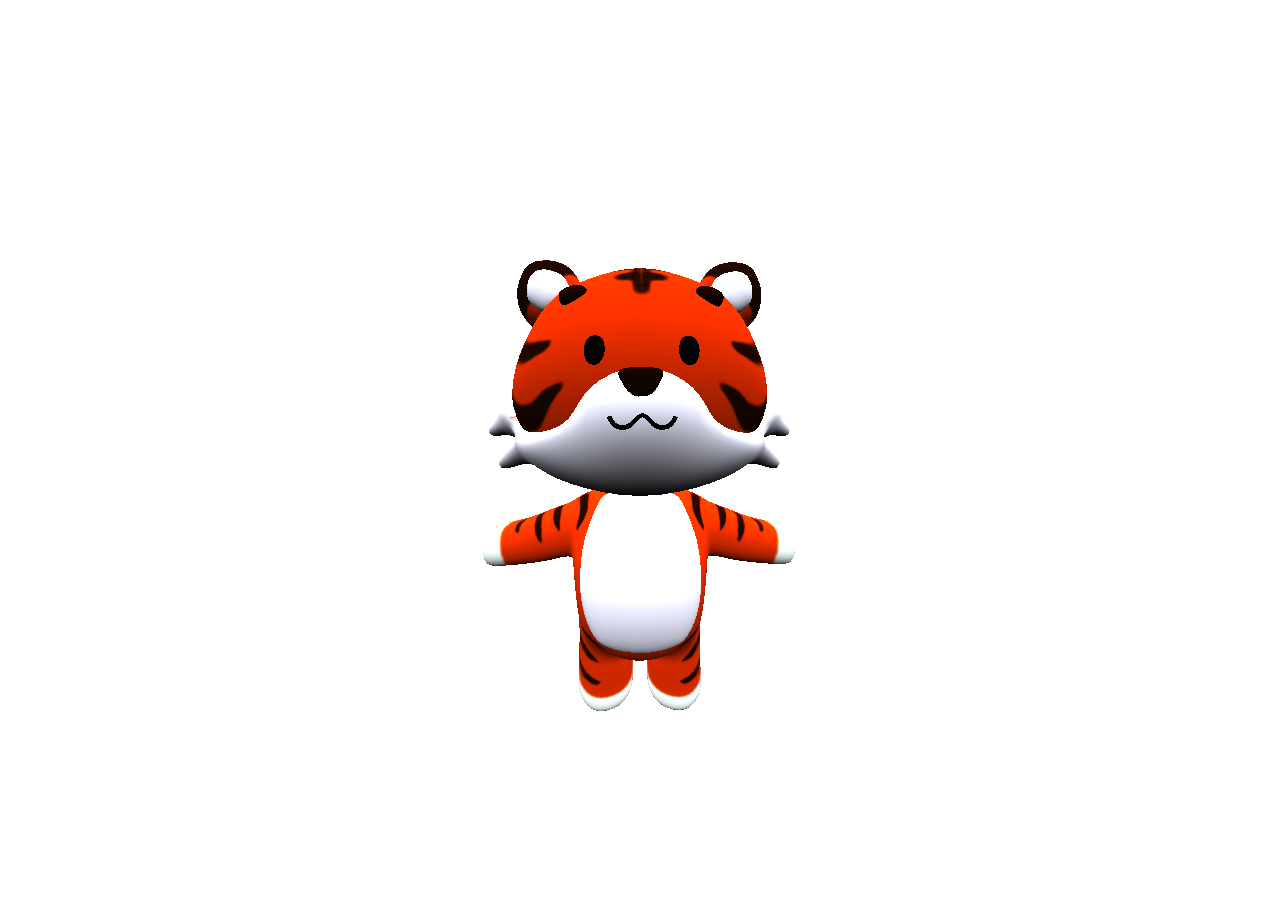
==== mobile_app/mobile_app/buddyToScreenPage.html @ 0dfc1d29 "Added shoppingbuddy with three.js" ====
<!DOCTYPE html>
<html lang="en">
<head>
    <meta charset="UTF-8">
    <meta http-equiv="X-UA-Compatible" content="IE=edge">
    <meta name="viewport" content="width=device-width, initial-scale=1.0">
    <link rel="stylesheet" href="./css/stylesheet.css">
    <link rel="preconnect" href="https://fonts.googleapis.com"> 
    <link rel="preconnect" href="https://fonts.gstatic.com" crossorigin>
    <link href="https://fonts.googleapis.com/css2?family=Unbounded:wght@300&display=swap" rel="stylesheet"> 
    <title>Customize avatar</title>
    <script type="module" defer src="./js/buddy.js"></script>
</head>
<body>
   
    <script src="./js/three.js"></script>

</body>
</html>
---- mobile_app/mobile_app/css/stylesheet.css ----
/* Variables */
:root {
	--colors-background-dark:#444;
	--colors-background-light:#ffff;
	--colors-text-light:#fff; 
	--colors-text-highlight:#456ebf;
	--colors-text-dark:#000; 
	--fonts-normal-text:arial,verdana; 
}

/* Small resets */
*														{ box-sizing:border-box; }
html, body, form						{ padding:0px;margin:0px; }

/* Main elements */
body{
	background-color: #F7F6F6;
}


.ImageHomepage{
	display: block;
	margin-left: auto;
	margin-right: auto;
	width: 50%;
	margin-top:150px;
}

.Homebutton{
	width: 150px;
	font-size: 30px;
	text-align: center;
	border-radius: 10px;
	border: none;
	color: black;
	background-color: #FBC41A;
	box-shadow: #000;
	margin-top: 100px;
	transition: 0.3s;
}

.containerHomeButton{
	display: flex;
	align-items: center;
	justify-content: center;
}

.Homebutton:hover {
	background-color: #FBC41A;
	box-shadow: 0px 15px 20px black(46, 229, 157, 0.4);
	color: #fff;
	transform: translateY(-7px);
  }

  /* Buddy elements */

canvas{
    display: block;
    margin: 0px !important;
    width: 100% !important;
    height: 100% !important;
}

header h1{
    text-align: center;
    font-family: 'Unbounded', cursive;
}

@media only screen and (max-width: 600px) {
	canvas {
		height: 200% !important;
	}
  }
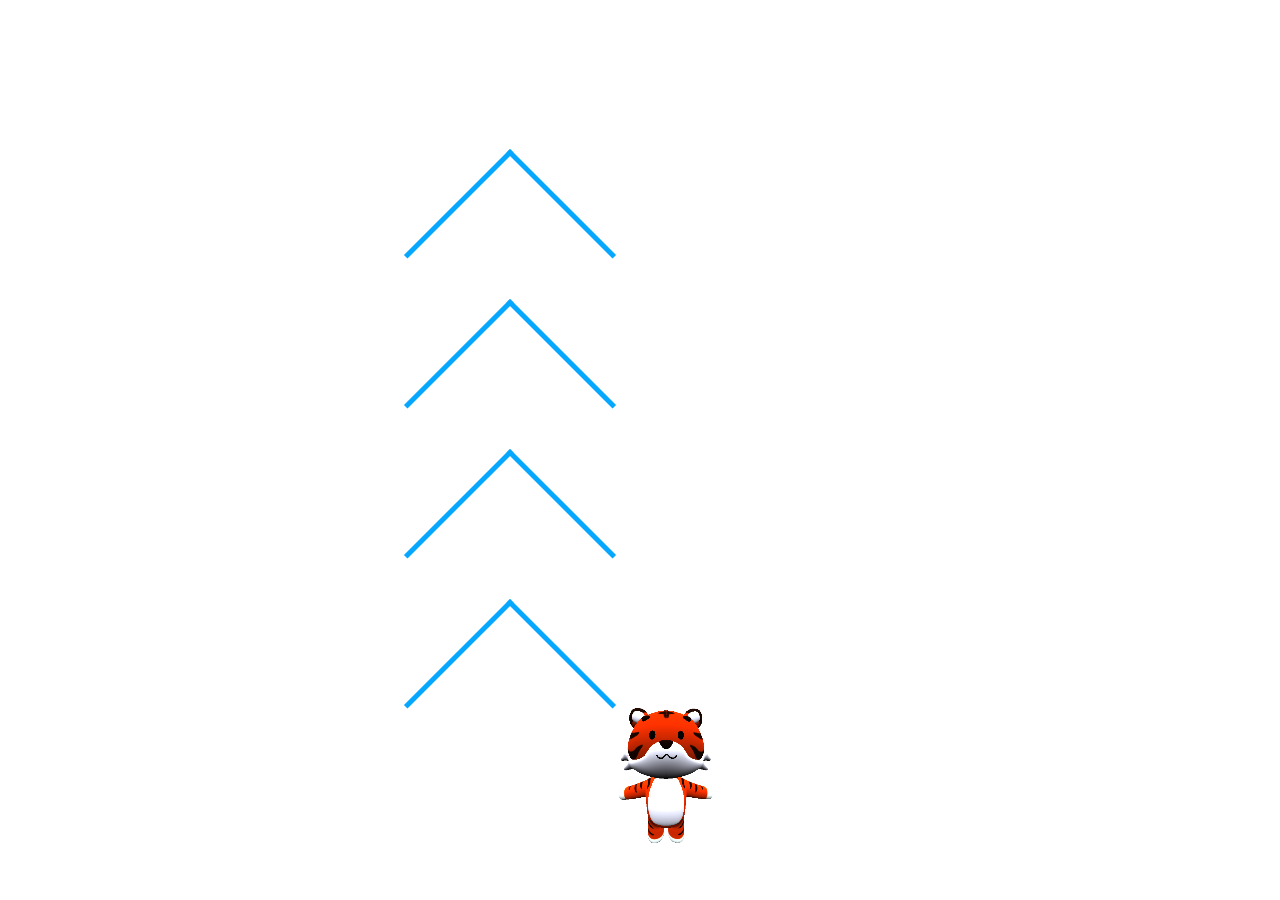
==== commit 9442184e: "Connecting pages and fixing minor errors" ====
--- a/mobile_app/mobile_app/buddyToScreenPage.html
+++ b/mobile_app/mobile_app/buddyToScreenPage.html
@@ -4,7 +4,7 @@
     <meta charset="UTF-8">
     <meta http-equiv="X-UA-Compatible" content="IE=edge">
     <meta name="viewport" content="width=device-width, initial-scale=1.0">
-    <link rel="stylesheet" href="./css/stylesheet.css">
+    <link rel="stylesheet" href="./css/buddyAndArrowStyle.css">
     <link rel="preconnect" href="https://fonts.googleapis.com"> 
     <link rel="preconnect" href="https://fonts.gstatic.com" crossorigin>
     <link href="https://fonts.googleapis.com/css2?family=Unbounded:wght@300&display=swap" rel="stylesheet"> 
@@ -12,6 +12,12 @@
     <script type="module" defer src="./js/buddy.js"></script>
 </head>
 <body>
+    <div class="arrow">
+        <span></span>
+        <span></span>
+        <span></span>
+        <span></span>
+    </div>
    
     <script src="./js/three.js"></script>
 
--- a/mobile_app/mobile_app/css/buddyAndArrowStyle.css
+++ b/mobile_app/mobile_app/css/buddyAndArrowStyle.css
@@ -0,0 +1,128 @@
+body {
+               margin: 0;
+               padding: 0;
+               background-color: white;
+}
+
+.arrow {
+               z-index: 1;
+               position: absolute;
+               top: 20%;
+               left: 34%;
+               transform: translate(-50%, -50%);
+               transform: rotate(180deg);
+}
+
+.arrow span {
+               display: block;
+               width: 150px;
+               height: 150px;
+               border-bottom: 5px solid #06a8ff;
+               border-right: 5px solid #06a8ff;
+               transform: rotate(45deg);
+               margin: -10ox;
+               animation: scroll 2s infinite;
+}
+
+.arrow span:nth-child(2) {
+               animation-delay: -.2s;
+}
+
+.arrow spann:nth-child(3) {
+               animation-delay: -.4s;
+}
+
+@keyframes scroll {
+               0% {
+                              opacity: 0;
+                              transform: rotate(45deg) translate(-20px, -20px);
+               }
+
+               50% {
+                              opacity: 1;
+               }
+
+               100% {
+                              opacity: 0;
+                              transform: rotate(45Sdeg) translate(20px, 20px);
+               }
+}
+
+/* Variables */
+:root {
+               --colors-background-dark: #444;
+               --colors-background-light: yellow;
+               --colors-text-light: yellow;
+               --colors-text-highlight: #456ebf;
+               --colors-text-dark: #000;
+               --fonts-normal-text: arial, verdana;
+}
+
+/* Small resets */
+* {
+               box-sizing: border-box;
+}
+
+html,
+body,
+form {
+               padding: 0px;
+               margin: 0px;
+}
+
+/* Main elements */
+body {
+               background-color: #ffffff;
+}
+
+.ImageHomepage {
+               display: block;
+               margin-left: auto;
+               margin-right: auto;
+               width: 50%;
+               margin-top: 150px;
+}
+
+.Homebutton {
+               width: 150px;
+               font-size: 30px;
+               text-align: center;
+               border-radius: 10px;
+               border: none;
+               color: black;
+               background-color: #FBC41A;
+               box-shadow: #000;
+               margin-top: 100px;
+               transition: 0.3s;
+}
+
+.containerHomeButton {
+               display: flex;
+               align-items: center;
+               justify-content: center;
+}
+
+.Homebutton:hover {
+               background-color: #FBC41A;
+               box-shadow: 0px 15px 20px black(46, 229, 157, 0.4);
+               color: #fff;
+               transform: translateY(-7px);
+}
+
+/* Buddy elements */
+
+canvas {
+               display: block;
+               margin: 0px !important;
+               width: 30% !important;
+               height: 30% !important;
+               position: absolute;
+               top: 70%;
+               left: 37%;
+
+}
+
+header h1 {
+               text-align: center;
+               font-family: 'Unbounded', cursive;
+}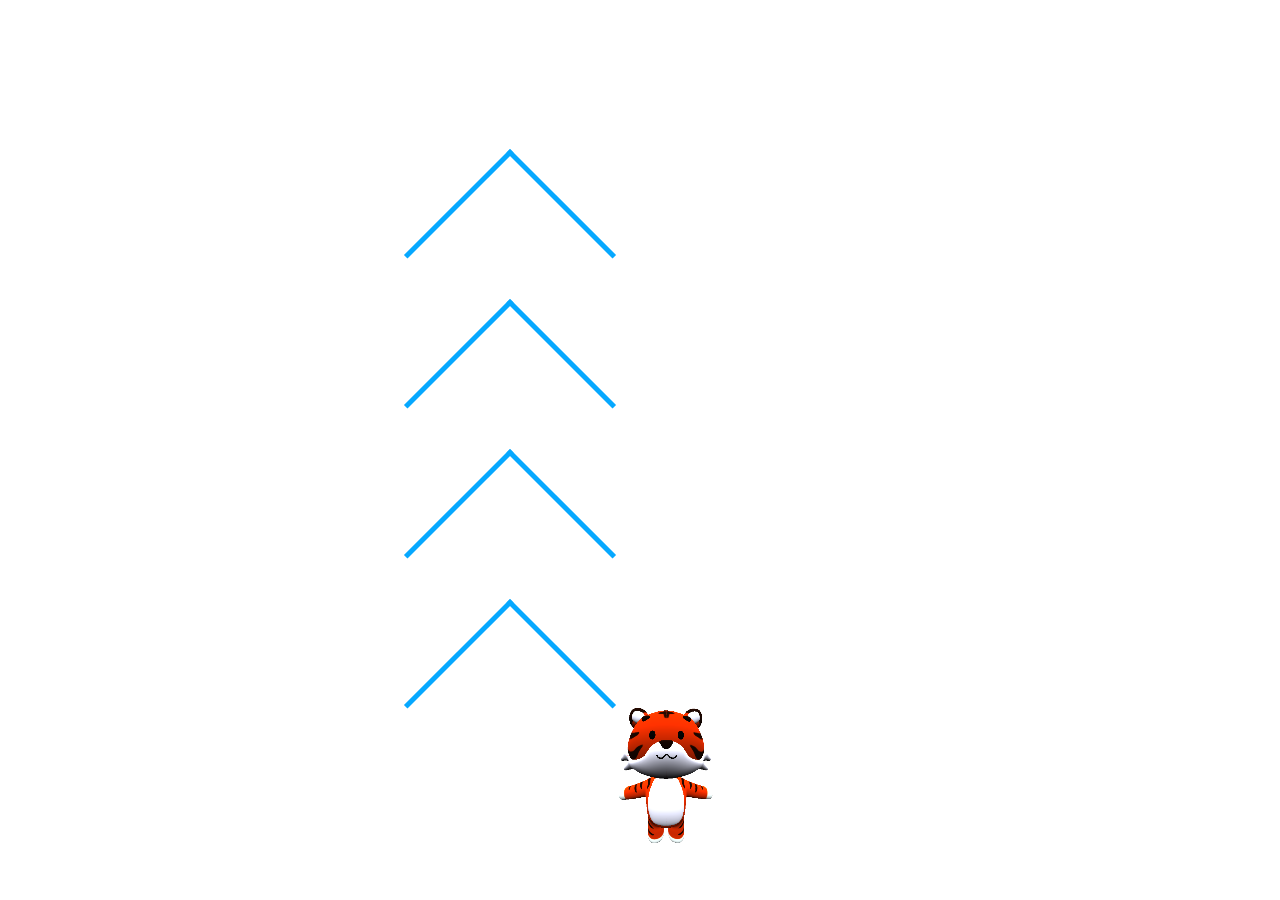
==== commit 36e25f90: "update on buddy and myListPage Check on phone" ====
--- a/mobile_app/mobile_app/buddyToScreenPage.html
+++ b/mobile_app/mobile_app/buddyToScreenPage.html
@@ -8,7 +8,6 @@
     <link rel="preconnect" href="https://fonts.googleapis.com"> 
     <link rel="preconnect" href="https://fonts.gstatic.com" crossorigin>
     <link href="https://fonts.googleapis.com/css2?family=Unbounded:wght@300&display=swap" rel="stylesheet"> 
-    <title>Customize avatar</title>
     <script type="module" defer src="./js/buddy.js"></script>
 </head>
 <body>
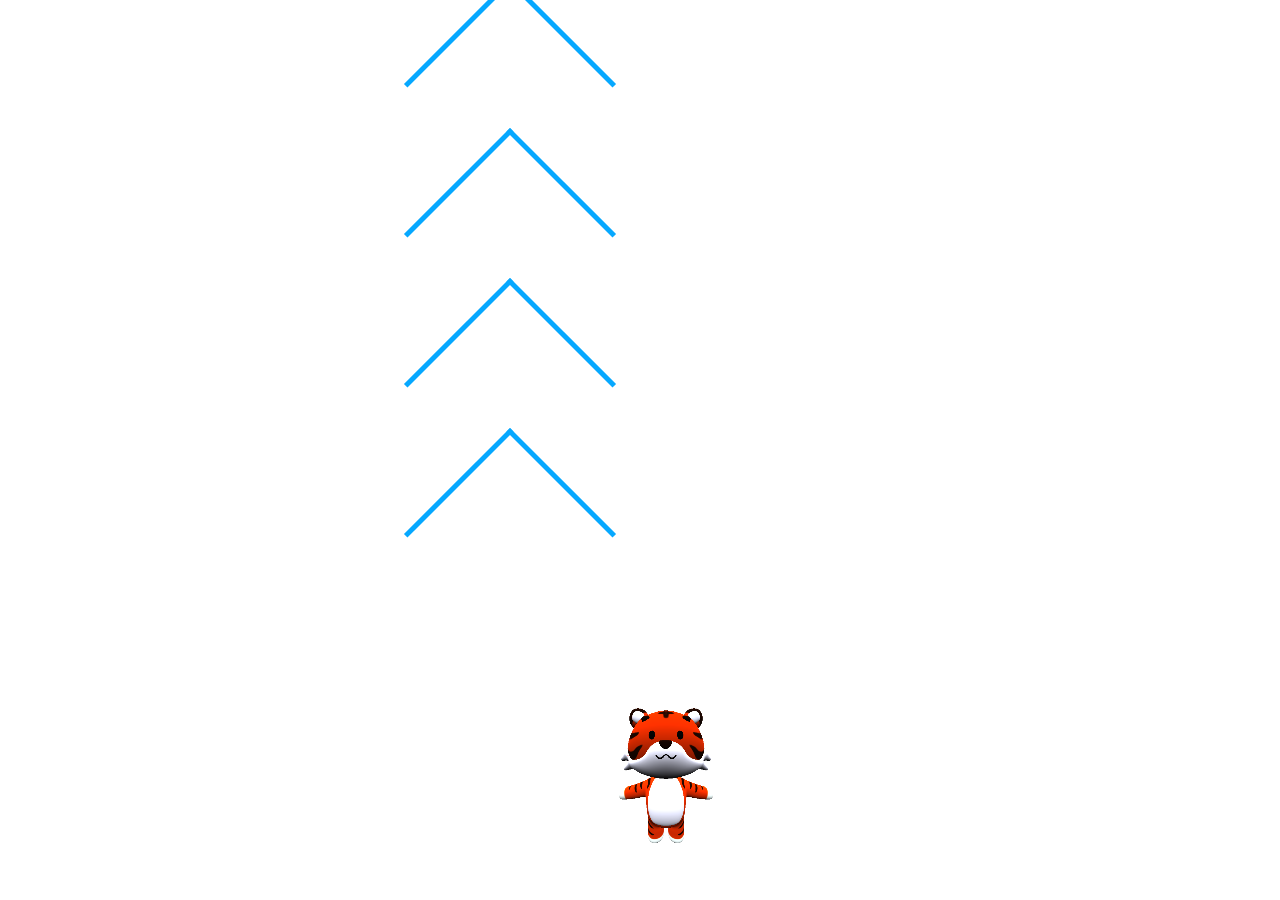
==== commit 088ee60e: "App final update" ====
--- a/mobile_app/mobile_app/buddyToScreenPage.html
+++ b/mobile_app/mobile_app/buddyToScreenPage.html
@@ -8,17 +8,20 @@
     <link rel="preconnect" href="https://fonts.googleapis.com"> 
     <link rel="preconnect" href="https://fonts.gstatic.com" crossorigin>
     <link href="https://fonts.googleapis.com/css2?family=Unbounded:wght@300&display=swap" rel="stylesheet"> 
+    <script defer src="./js/magicTouch.js"></script>
     <script type="module" defer src="./js/buddy.js"></script>
 </head>
-<body>
+<body >
+    
+    
     <div class="arrow">
         <span></span>
         <span></span>
         <span></span>
         <span></span>
     </div>
-   
-    <script src="./js/three.js"></script>
+    
+            <script src="./js/three.js"></script>
 
 </body>
 </html>--- a/mobile_app/mobile_app/css/buddyAndArrowStyle.css
+++ b/mobile_app/mobile_app/css/buddyAndArrowStyle.css
@@ -5,9 +5,9 @@
 }
 
 .arrow {
-               z-index: 1;
+               z-index: 0;
                position: absolute;
-               top: 20%;
+               top: 1%;
                left: 34%;
                transform: translate(-50%, -50%);
                transform: rotate(180deg);
@@ -125,4 +125,9 @@
 header h1 {
                text-align: center;
                font-family: 'Unbounded', cursive;
+}
+#screen{
+               height: 1160px;
+               width: 420px;
+               z-index: -1;
 }